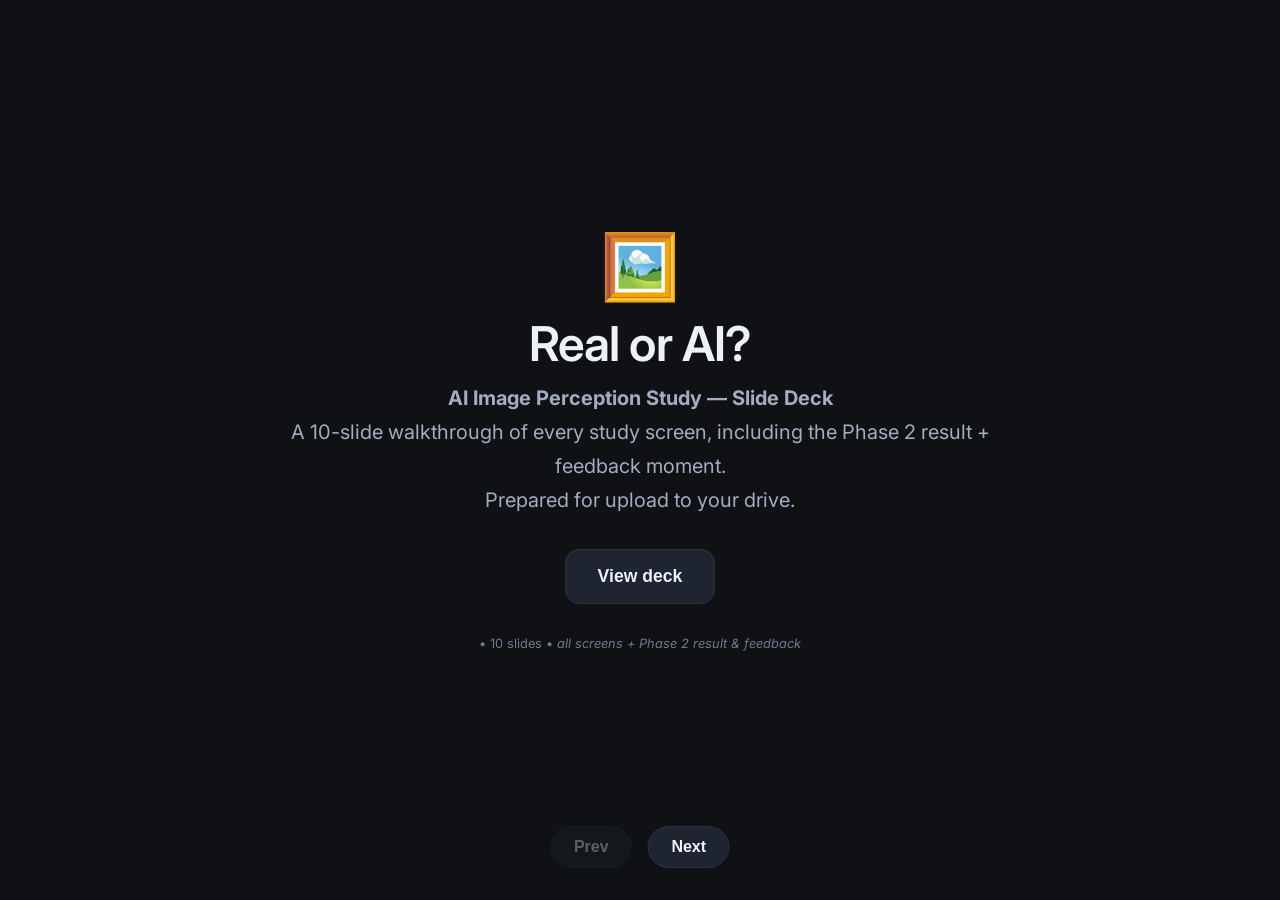
==== deck.html @ 1d844eb5 "Add 10-slide study walkthrough deck with screenshots" ====
<!DOCTYPE html>
<html lang="en">
<head>
  <meta charset="UTF-8">
  <meta name="viewport" content="width=device-width, initial-scale=1">
  <title>Real or AI? - Study Walkthrough</title>
  <style>
    @import url('https://fonts.googleapis.com/css2?family=Inter:wght@300;400;500;600&display=swap');
    :root {
      --bg: #0f1115;
      --bg-elev: #171a21;
      --bg-elev-2: #1f2530;
      --line: #2a3140;
      --text: #eef1f6;
      --text-dim: #a3adbf;
      --text-faint: #6f7a8d;
      --accent: #6ea8fe;
      --radius: 14px;
    }
    html, body { margin: 0; padding: 0; min-height: 100vh; height: 100dvh; background: var(--bg); color: var(--text); font-family: 'Inter', system-ui, sans-serif; display: flex; align-items: center; justify-content: center; overflow: hidden; }
    .deck-container { width: 100%; max-width: 1000px; padding: 2rem; box-sizing: border-box; }
    .slide { position: absolute; inset: 0; opacity: 0; pointer-events: none; transition: opacity 1s ease; display: flex; flex-direction: column; align-items: center; justify-content: center; overflow-y: auto; }
    .slide.active { opacity: 1; pointer-events: auto; position: relative; }
    .slide-content { max-width: 900px; text-align: center; padding: 2rem 1rem; }
    .slide-header { font-size: clamp(2rem, 3vw + 1rem, 3rem); font-weight: 600; margin-bottom: 1rem; color: var(--accent); }
    .slide-subtitle { font-size: clamp(1rem, 2vw, 1.4rem); color: var(--text-dim); margin-bottom: 2rem; line-height: 1.6; }
    .slide-body { font-size: clamp(1rem, 1.5vw, 1.25rem); line-height: 1.7; color: var(--text-dim); max-width: 700px; margin: 0 auto 2rem; }
    .slide-image-box { width: 100%; max-width: 860px; max-height: 60vh; box-shadow: 0 20px 60px rgba(0,0,0,.5); border-radius: var(--radius); overflow: hidden; margin: 1rem 0 1.5rem; background: var(--bg-elev); border: 1px solid var(--line); }
    .slide-image-box img { width: 100%; height: auto; display: block; }
    .slide-caption { font-size: .9rem; color: var(--text-faint); margin-bottom: 2rem; }
    .slide-footer { font-size: .8rem; color: var(--text-faint); margin-bottom: 1rem; }
    .nav { position: fixed; bottom: 2rem; left: 50%; transform: translateX(-50%); display: flex; gap: 1rem; z-index: 10; opacity: 0; transition: opacity .6s ease; pointer-events: none; }
    .nav.show { opacity: 1; pointer-events: auto; }
    .nav button { padding: .7rem 1.4rem; border-radius: 99px; border: 1px solid var(--line); background: var(--bg-elev-2); color: var(--text); font-size: 1rem; font-weight: 600; cursor: pointer; }
    .nav button:hover { background: var(--accent); color: #05070c; border-color: var(--accent); }
    .nav button:disabled { opacity: .35; cursor: not-allowed; }
    .cover-logo { font-size: clamp(2.5rem, 6vw, 4rem); line-height: 1; margin-bottom: 1rem; }
    .cover-title { font-size: clamp(2rem, 5vw, 3rem); font-weight: 600; margin-bottom: .5rem; letter-spacing: -.02em; }
    .cover-sub { font-size: clamp(1rem, 2vw, 1.25rem); color: var(--text-dim); max-width: 700px; text-align: center; margin-bottom: 2rem; line-height: 1.7; }
    .cover-cta { padding: 1rem 2rem; border-radius: var(--radius); border: 1px solid var(--line); background: var(--bg-elev-2); color: var(--text); font-size: 1.1rem; font-weight: 600; cursor: pointer; }
    .cover-cta:hover { background: var(--accent); color: #05070c; }
    .mockup { background: var(--bg-elev); border: 1px solid var(--line); border-radius: var(--radius); padding: 2rem; max-width: 700px; margin: 1rem auto; text-align: left; }
    .mockup h3 { color: var(--accent); margin-bottom: .5rem; }
    .mockup p { color: var(--text-dim); font-size: 1rem; line-height: 1.6; }
    @media (max-width: 48rem) { .deck-container { padding: 1rem; } .slide-image-box { max-height: 40vh; } }
  </style>
</head>
<body class="is-cover">
  <div class="deck-container">

    <div class="slide active" id="slide-1">
      <div class="slide-content">
        <div class="cover-logo">🖼️</div>
        <div class="cover-title">Real or AI?</div>
        <div class="cover-sub">
          <strong>AI Image Perception Study — Slide Deck</strong><br>
          A 10-slide walkthrough of every study screen, including the Phase 2
          result + feedback moment.<br>
          Prepared for upload to your drive.
        </div>
        <button class="cover-cta" id="startDeck">View deck</button>
        <div class="slide-footer" style="margin-top:2rem">• 10 slides • <em>all screens + Phase 2 result & feedback</em></div>
      </div>
    </div>

    <div class="slide" id="slide-2">
      <div class="slide-content">
        <div class="slide-header">Welcome Screen</div>
        <div class="slide-subtitle">Participants first land here.</div>
        <div class="slide-body">The welcome screen introduces the study as “a short study about how people judge digital images.” No mention of AI priming — participants are told only what they need to know to take part.</div>
        <div class="slide-image-box"><img src="deck-shots/01-welcome.png" alt="Welcome screen"></div>
        <div class="slide-caption">Figure 1 — Welcome screen (“Real or AI?”)</div>
        <div class="slide-footer">Slide 2 of 10 — Screen: Welcome</div>
      </div>
    </div>

    <div class="slide" id="slide-3">
      <div class="slide-content">
        <div class="slide-header">Informed Consent Screen</div>
        <div class="slide-subtitle">Two required checkboxes; Continue stays disabled until both are ticked.</div>
        <div class="slide-body">Before any data is collected, participants confirm they are 18+ and that they agree to participate. Placeholder text reserves space for the full IRB Appendix B consent language.</div>
        <div class="slide-image-box"><img src="deck-shots/02-consent.png" alt="Consent screen"></div>
        <div class="slide-caption">Figure 2 — Informed consent screen</div>
        <div class="slide-footer">Slide 3 of 10 — Screen: Consent</div>
      </div>
    </div>

    <div class="slide" id="slide-4">
      <div class="slide-content">
        <div class="slide-header">Demographics Screen</div>
        <div class="slide-subtitle">Six required questions, all radio buttons except age.</div>
        <div class="slide-body">Age (whole number 18–99), gender, education, AI-image exposure frequency, AI-image creation frequency, and confidence telling AI images from photographs. No free-text fields — answers cannot personally identify anyone.</div>
        <div class="slide-image-box"><img src="deck-shots/03-demographics.png" alt="Demographics screen"></div>
        <div class="slide-caption">Figure 3 — Demographics screen</div>
        <div class="slide-footer">Slide 4 of 10 — Screen: Demographics</div>
      </div>
    </div>

    <div class="slide" id="slide-5">
      <div class="slide-content">
        <div class="slide-header">Phase 1 — Baseline</div>
        <div class="slide-subtitle">“Phase 1” — no feedback given.</div>
        <div class="slide-body">Participants judge 20 images on the 4-point scale (Definitely real → Definitely AI). They are told they will <em>not</em> find out whether they were right — this establishes their unprimed baseline accuracy.</div>
        <div class="slide-image-box"><img src="deck-shots/05-phase1-trial.png" alt="Phase 1 trial"></div>
        <div class="slide-caption">Figure 4 — Phase 1 baseline trial</div>
        <div class="slide-footer">Slide 5 of 10 — Screen: Phase 1 intro + trial</div>
      </div>
    </div>

    <div class="slide" id="slide-6">
      <div class="slide-content">
        <div class="slide-header">Phase 2 — Training</div>
        <div class="slide-subtitle">“Phase 2 – you will now receive feedback”</div>
        <div class="slide-body">Participants are told the next set works the same way, “with one difference: after each answer you will be told straight away whether you were right or wrong.” This is the priming block (20 images, AI rate assigned per condition).</div>
        <div class="slide-image-box"><img src="deck-shots/06-phase2-intro.png" alt="Phase 2 intro"></div>
        <div class="slide-caption">Figure 5 — Phase 2 intro screen</div>
        <div class="slide-footer">Slide 6 of 10 — Screen: Phase 2 introduction</div>
      </div>
    </div>

    <div class="slide" id="slide-7">
      <div class="slide-content">
        <div class="slide-header">Phase 2 Trial (judgment)</div>
        <div class="slide-subtitle">Same 4-point judgment, feedback follows each answer.</div>
        <div class="slide-body">The participant sees an image and answers. No color flashing, no full-screen overlay — only neutral text appears on the result area below the image after they respond.</div>
        <div class="slide-image-box"><img src="deck-shots/07-phase2-trial.png" alt="Phase 2 trial"></div>
        <div class="slide-caption">Figure 6 — Phase 2 trial (feedback off until answer)</div>
        <div class="slide-footer">Slide 7 of 10 — Screen: Phase 2 judgment trial</div>
      </div>
    </div>

    <div class="slide" id="slide-8">
      <div class="slide-content">
        <div class="slide-header">Phase 2 — Result + Feedback</div>
        <div class="slide-subtitle">The moment that primes the participant.</div>
        <div class="slide-body">Straight after the answer, a neutral result panel appears: “This image was AI-generated.” or “This image was real.” A Continue button advances to the next image. Self-paced, no timer, no animation — the priming happens through the repeated feedback, not through dramatic color.</div>
        <div class="slide-image-box"><img src="deck-shots/08-phase2-feedback.png" alt="Phase 2 feedback"></div>
        <div class="slide-caption">Figure 7 — Phase 2 result + feedback screen</div>
        <div class="slide-footer">Slide 8 of 10 — Screen: Phase 2 result + feedback</div>
      </div>
    </div>

    <div class="slide" id="slide-9">
      <div class="slide-content">
        <div class="slide-header">Phase 3 — Post-Test</div>
        <div class="slide-subtitle">“Phase 3 – you will no longer receive feedback”</div>
        <div class="slide-body">The final judgment block: 40 images, no feedback — identical in structure to Phase 1 so the only difference between pre- and post-test is what happened during Phase 2 training.</div>
        <div class="mockup">
          <h3>Phase 3 – you will no longer receive feedback</h3>
          <p>Last block: 40 more images, same task. The feedback is switched off again, so you will not find out whether you were right. Keep answering on first impression.</p>
        </div>
        <div class="slide-caption">Figure 8 — Phase 3 introduction (app-styled card)</div>
        <div class="slide-footer">Slide 9 of 10 — Screen: Phase 3 introduction</div>
      </div>
    </div>

    <div class="slide" id="slide-10">
      <div class="slide-content">
        <div class="slide-header">Debrief Screen</div>
        <div class="slide-subtitle">The full reveal.</div>
        <div class="slide-body">At the end, participants learn the study’s real purpose: whether brief feedback training shifts how readily someone calls an image “AI” — and whether that makes them worse, not better. They see their own scores per block, a completion code, and options to download (JSON/CSV) or delete their data. Nothing leaves the browser unless they choose.</div>
        <div class="mockup">
          <h3>You're all done</h3>
          <p>Your responses have been recorded. Here is what the study was actually about. The middle blocks were the manipulation: the proportion of AI-generated images was set to 20%, 50%, or 80% without telling you.</p>
        </div>
        <div class="slide-caption">Figure 9 — Debrief screen (app-styled card)</div>
        <div class="slide-footer">Slide 10 of 10 — Screen: Debrief</div>
      </div>
    </div>

    <div class="nav" id="nav">
      <button id="prevBtn" disabled>Prev</button>
      <button id="nextBtn">Next</button>
    </div>
  </div>

  <script>
    (function () {
      var slides = document.querySelectorAll('.slide');
      var current = 0;
      function show(index) {
        slides.forEach(function (s, i) { s.classList.toggle('active', i === index); });
        current = index;
        var nav = document.getElementById('nav');
        var prev = document.getElementById('prevBtn');
        var next = document.getElementById('nextBtn');
        if (!nav) return;
        prev.disabled = index === 0;
        next.disabled = index === slides.length - 1;
        if (index === slides.length - 1) { nav.classList.remove('show'); document.body.classList.remove('is-cover'); }
        else { nav.classList.add('show'); }
      }
      document.getElementById('startDeck').addEventListener('click', function () {
        document.body.classList.remove('is-cover');
        slides[0].classList.remove('active');
        slides[1].classList.add('active');
        current = 1;
        document.getElementById('nav').classList.add('show');
        document.getElementById('prevBtn').disabled = true;
      });
      document.getElementById('nextBtn').addEventListener('click', function () { if (current < slides.length - 1) show(current + 1); });
      document.getElementById('prevBtn').addEventListener('click', function () { if (current > 0) show(current - 1); });
      document.addEventListener('keydown', function (e) {
        if (e.key === 'ArrowRight' || e.key === ' ') { e.preventDefault(); if (current < slides.length - 1) show(current + 1); }
        else if (e.key === 'ArrowLeft') { e.preventDefault(); if (current > 0) show(current - 1); }
      });
      show(0);
    })();
  </script>
</body>
</html>
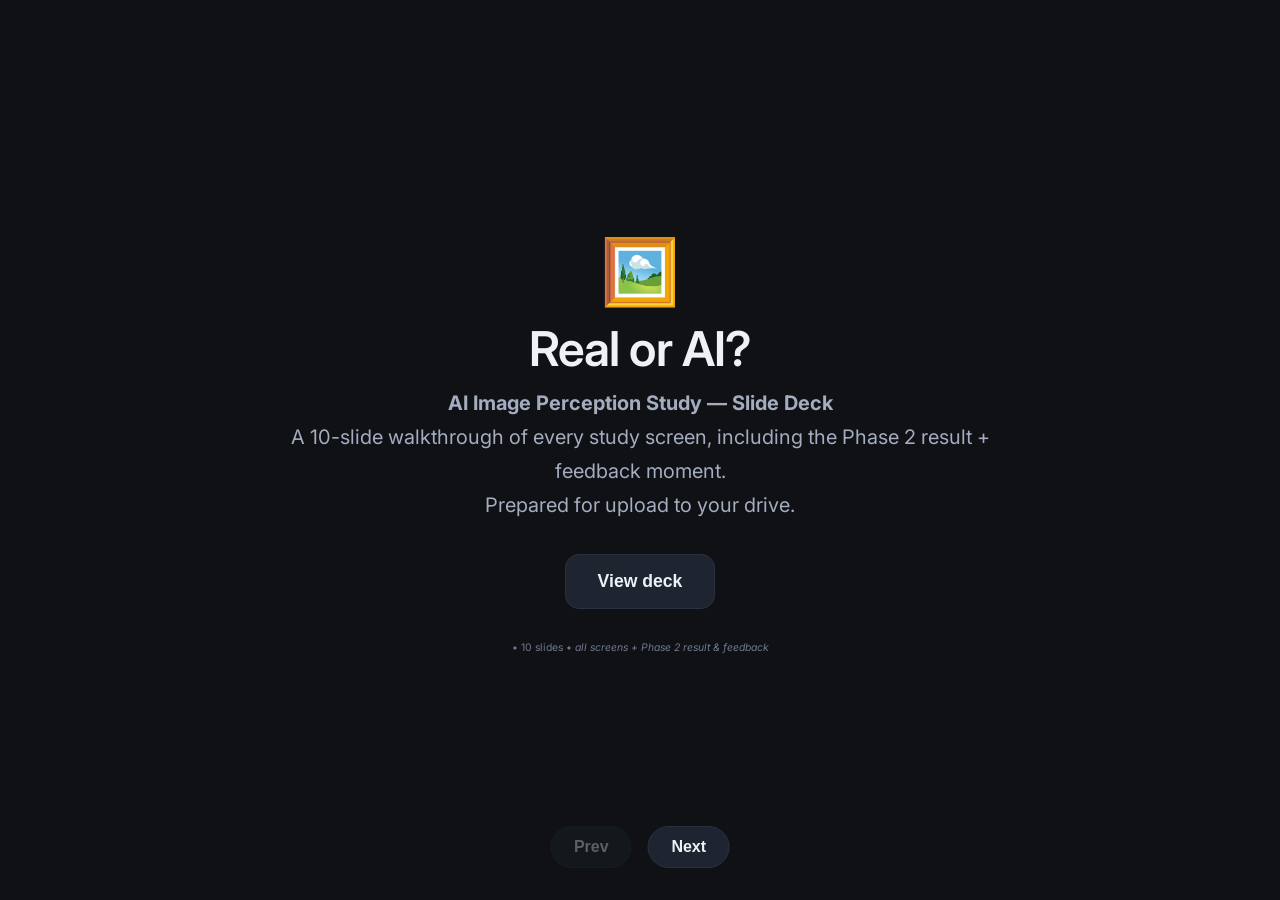
==== commit ee661cef: "Enlarge screenshots, shrink surrounding text" ====
--- a/deck.html
+++ b/deck.html
@@ -25,10 +25,13 @@
     .slide-header { font-size: clamp(2rem, 3vw + 1rem, 3rem); font-weight: 600; margin-bottom: 1rem; color: var(--accent); }
     .slide-subtitle { font-size: clamp(1rem, 2vw, 1.4rem); color: var(--text-dim); margin-bottom: 2rem; line-height: 1.6; }
     .slide-body { font-size: clamp(1rem, 1.5vw, 1.25rem); line-height: 1.7; color: var(--text-dim); max-width: 700px; margin: 0 auto 2rem; }
-    .slide-image-box { width: 100%; max-width: 860px; max-height: 60vh; box-shadow: 0 20px 60px rgba(0,0,0,.5); border-radius: var(--radius); overflow: hidden; margin: 1rem 0 1.5rem; background: var(--bg-elev); border: 1px solid var(--line); }
+    .slide-image-box { width: 92%; max-width: 960px; max-height: 72vh; box-shadow: 0 24px 70px rgba(0,0,0,.6); border-radius: var(--radius); overflow: hidden; margin: .5rem auto 1rem; background: var(--bg-elev); border: 1px solid var(--line); }
     .slide-image-box img { width: 100%; height: auto; display: block; }
-    .slide-caption { font-size: .9rem; color: var(--text-faint); margin-bottom: 2rem; }
-    .slide-footer { font-size: .8rem; color: var(--text-faint); margin-bottom: 1rem; }
+    .slide-caption { font-size: .7rem; color: var(--text-faint); margin-bottom: .6rem; }
+    .slide-footer { font-size: .65rem; color: var(--text-faint); margin-bottom: .5rem; }
+    .slide-subtitle { font-size: clamp(.85rem, 1.3vw, 1.05rem); color: var(--text-dim); margin-bottom: .8rem; line-height: 1.4; }
+    .slide-header { font-size: clamp(1.4rem, 2vw + .6rem, 2rem); font-weight: 600; margin-bottom: .5rem; color: var(--accent); }
+    .slide-body { font-size: clamp(.85rem, 1.1vw, 1rem); line-height: 1.5; color: var(--text-dim); max-width: 760px; margin: 0 auto .8rem; }
     .nav { position: fixed; bottom: 2rem; left: 50%; transform: translateX(-50%); display: flex; gap: 1rem; z-index: 10; opacity: 0; transition: opacity .6s ease; pointer-events: none; }
     .nav.show { opacity: 1; pointer-events: auto; }
     .nav button { padding: .7rem 1.4rem; border-radius: 99px; border: 1px solid var(--line); background: var(--bg-elev-2); color: var(--text); font-size: 1rem; font-weight: 600; cursor: pointer; }
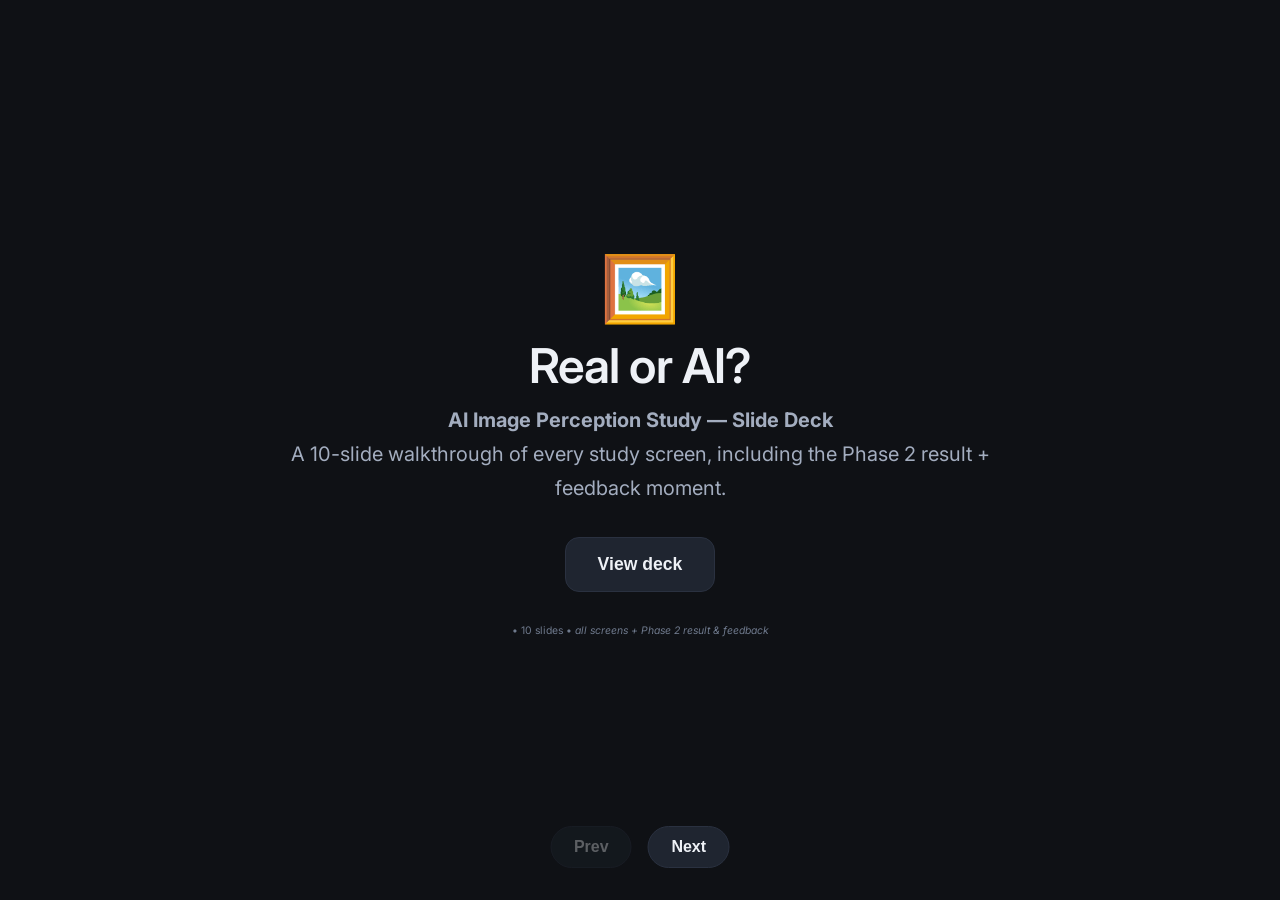
==== commit acb5f9b3: "Restore deck.html with full-page debrief screenshot" ====
--- a/deck.html
+++ b/deck.html
@@ -6,32 +6,19 @@
   <title>Real or AI? - Study Walkthrough</title>
   <style>
     @import url('https://fonts.googleapis.com/css2?family=Inter:wght@300;400;500;600&display=swap');
-    :root {
-      --bg: #0f1115;
-      --bg-elev: #171a21;
-      --bg-elev-2: #1f2530;
-      --line: #2a3140;
-      --text: #eef1f6;
-      --text-dim: #a3adbf;
-      --text-faint: #6f7a8d;
-      --accent: #6ea8fe;
-      --radius: 14px;
-    }
+    :root { --bg: #0f1115; --bg-elev: #171a21; --bg-elev-2: #1f2530; --line: #2a3140; --text: #eef1f6; --text-dim: #a3adbf; --text-faint: #6f7a8d; --accent: #6ea8fe; --radius: 14px; }
     html, body { margin: 0; padding: 0; min-height: 100vh; height: 100dvh; background: var(--bg); color: var(--text); font-family: 'Inter', system-ui, sans-serif; display: flex; align-items: center; justify-content: center; overflow: hidden; }
     .deck-container { width: 100%; max-width: 1000px; padding: 2rem; box-sizing: border-box; }
     .slide { position: absolute; inset: 0; opacity: 0; pointer-events: none; transition: opacity 1s ease; display: flex; flex-direction: column; align-items: center; justify-content: center; overflow-y: auto; }
     .slide.active { opacity: 1; pointer-events: auto; position: relative; }
     .slide-content { max-width: 900px; text-align: center; padding: 2rem 1rem; }
-    .slide-header { font-size: clamp(2rem, 3vw + 1rem, 3rem); font-weight: 600; margin-bottom: 1rem; color: var(--accent); }
-    .slide-subtitle { font-size: clamp(1rem, 2vw, 1.4rem); color: var(--text-dim); margin-bottom: 2rem; line-height: 1.6; }
-    .slide-body { font-size: clamp(1rem, 1.5vw, 1.25rem); line-height: 1.7; color: var(--text-dim); max-width: 700px; margin: 0 auto 2rem; }
+    .slide-header { font-size: clamp(1.4rem, 2vw + .6rem, 2rem); font-weight: 600; margin-bottom: .5rem; color: var(--accent); }
+    .slide-subtitle { font-size: clamp(.85rem, 1.3vw, 1.05rem); color: var(--text-dim); margin-bottom: .8rem; line-height: 1.4; }
+    .slide-body { font-size: clamp(.85rem, 1.1vw, 1rem); line-height: 1.5; color: var(--text-dim); max-width: 760px; margin: 0 auto .8rem; }
     .slide-image-box { width: 92%; max-width: 960px; max-height: 72vh; box-shadow: 0 24px 70px rgba(0,0,0,.6); border-radius: var(--radius); overflow: hidden; margin: .5rem auto 1rem; background: var(--bg-elev); border: 1px solid var(--line); }
     .slide-image-box img { width: 100%; height: auto; display: block; }
     .slide-caption { font-size: .7rem; color: var(--text-faint); margin-bottom: .6rem; }
     .slide-footer { font-size: .65rem; color: var(--text-faint); margin-bottom: .5rem; }
-    .slide-subtitle { font-size: clamp(.85rem, 1.3vw, 1.05rem); color: var(--text-dim); margin-bottom: .8rem; line-height: 1.4; }
-    .slide-header { font-size: clamp(1.4rem, 2vw + .6rem, 2rem); font-weight: 600; margin-bottom: .5rem; color: var(--accent); }
-    .slide-body { font-size: clamp(.85rem, 1.1vw, 1rem); line-height: 1.5; color: var(--text-dim); max-width: 760px; margin: 0 auto .8rem; }
     .nav { position: fixed; bottom: 2rem; left: 50%; transform: translateX(-50%); display: flex; gap: 1rem; z-index: 10; opacity: 0; transition: opacity .6s ease; pointer-events: none; }
     .nav.show { opacity: 1; pointer-events: auto; }
     .nav button { padding: .7rem 1.4rem; border-radius: 99px; border: 1px solid var(--line); background: var(--bg-elev-2); color: var(--text); font-size: 1rem; font-weight: 600; cursor: pointer; }
@@ -42,141 +29,113 @@
     .cover-sub { font-size: clamp(1rem, 2vw, 1.25rem); color: var(--text-dim); max-width: 700px; text-align: center; margin-bottom: 2rem; line-height: 1.7; }
     .cover-cta { padding: 1rem 2rem; border-radius: var(--radius); border: 1px solid var(--line); background: var(--bg-elev-2); color: var(--text); font-size: 1.1rem; font-weight: 600; cursor: pointer; }
     .cover-cta:hover { background: var(--accent); color: #05070c; }
-    .mockup { background: var(--bg-elev); border: 1px solid var(--line); border-radius: var(--radius); padding: 2rem; max-width: 700px; margin: 1rem auto; text-align: left; }
-    .mockup h3 { color: var(--accent); margin-bottom: .5rem; }
-    .mockup p { color: var(--text-dim); font-size: 1rem; line-height: 1.6; }
     @media (max-width: 48rem) { .deck-container { padding: 1rem; } .slide-image-box { max-height: 40vh; } }
   </style>
 </head>
 <body class="is-cover">
   <div class="deck-container">
-
     <div class="slide active" id="slide-1">
       <div class="slide-content">
         <div class="cover-logo">🖼️</div>
         <div class="cover-title">Real or AI?</div>
-        <div class="cover-sub">
-          <strong>AI Image Perception Study — Slide Deck</strong><br>
-          A 10-slide walkthrough of every study screen, including the Phase 2
-          result + feedback moment.<br>
-          Prepared for upload to your drive.
-        </div>
+        <div class="cover-sub"><strong>AI Image Perception Study — Slide Deck</strong><br>A 10-slide walkthrough of every study screen, including the Phase 2 result + feedback moment.</div>
         <button class="cover-cta" id="startDeck">View deck</button>
         <div class="slide-footer" style="margin-top:2rem">• 10 slides • <em>all screens + Phase 2 result & feedback</em></div>
       </div>
     </div>
-
     <div class="slide" id="slide-2">
       <div class="slide-content">
         <div class="slide-header">Welcome Screen</div>
         <div class="slide-subtitle">Participants first land here.</div>
-        <div class="slide-body">The welcome screen introduces the study as “a short study about how people judge digital images.” No mention of AI priming — participants are told only what they need to know to take part.</div>
+        <div class="slide-body">The welcome screen introduces the study as “a short study about how people judge digital images.” No mention of AI priming.</div>
         <div class="slide-image-box"><img src="deck-shots/01-welcome.png" alt="Welcome screen"></div>
         <div class="slide-caption">Figure 1 — Welcome screen (“Real or AI?”)</div>
         <div class="slide-footer">Slide 2 of 10 — Screen: Welcome</div>
       </div>
     </div>
-
     <div class="slide" id="slide-3">
       <div class="slide-content">
         <div class="slide-header">Informed Consent Screen</div>
         <div class="slide-subtitle">Two required checkboxes; Continue stays disabled until both are ticked.</div>
-        <div class="slide-body">Before any data is collected, participants confirm they are 18+ and that they agree to participate. Placeholder text reserves space for the full IRB Appendix B consent language.</div>
+        <div class="slide-body">Before any data is collected, participants confirm they are 18+ and agree to participate.</div>
         <div class="slide-image-box"><img src="deck-shots/02-consent.png" alt="Consent screen"></div>
         <div class="slide-caption">Figure 2 — Informed consent screen</div>
         <div class="slide-footer">Slide 3 of 10 — Screen: Consent</div>
       </div>
     </div>
-
     <div class="slide" id="slide-4">
       <div class="slide-content">
         <div class="slide-header">Demographics Screen</div>
         <div class="slide-subtitle">Six required questions, all radio buttons except age.</div>
-        <div class="slide-body">Age (whole number 18–99), gender, education, AI-image exposure frequency, AI-image creation frequency, and confidence telling AI images from photographs. No free-text fields — answers cannot personally identify anyone.</div>
+        <div class="slide-body">Age (18–99), gender, education, AI-image exposure, AI-image creation, and confidence. No free-text fields.</div>
         <div class="slide-image-box"><img src="deck-shots/03-demographics.png" alt="Demographics screen"></div>
         <div class="slide-caption">Figure 3 — Demographics screen</div>
         <div class="slide-footer">Slide 4 of 10 — Screen: Demographics</div>
       </div>
     </div>
-
     <div class="slide" id="slide-5">
       <div class="slide-content">
         <div class="slide-header">Phase 1 — Baseline</div>
         <div class="slide-subtitle">“Phase 1” — no feedback given.</div>
-        <div class="slide-body">Participants judge 20 images on the 4-point scale (Definitely real → Definitely AI). They are told they will <em>not</em> find out whether they were right — this establishes their unprimed baseline accuracy.</div>
+        <div class="slide-body">Participants judge 20 images on the 4-point scale. They are told they will not find out whether they were right.</div>
         <div class="slide-image-box"><img src="deck-shots/05-phase1-trial.png" alt="Phase 1 trial"></div>
         <div class="slide-caption">Figure 4 — Phase 1 baseline trial</div>
-        <div class="slide-footer">Slide 5 of 10 — Screen: Phase 1 intro + trial</div>
+        <div class="slide-footer">Slide 5 of 10 — Screen: Phase 1</div>
       </div>
     </div>
-
     <div class="slide" id="slide-6">
       <div class="slide-content">
         <div class="slide-header">Phase 2 — Training</div>
         <div class="slide-subtitle">“Phase 2 – you will now receive feedback”</div>
-        <div class="slide-body">Participants are told the next set works the same way, “with one difference: after each answer you will be told straight away whether you were right or wrong.” This is the priming block (20 images, AI rate assigned per condition).</div>
+        <div class="slide-body">The priming block: 20 images, feedback after each answer. AI rate assigned per condition (20/50/80%).</div>
         <div class="slide-image-box"><img src="deck-shots/06-phase2-intro.png" alt="Phase 2 intro"></div>
         <div class="slide-caption">Figure 5 — Phase 2 intro screen</div>
         <div class="slide-footer">Slide 6 of 10 — Screen: Phase 2 introduction</div>
       </div>
     </div>
-
     <div class="slide" id="slide-7">
       <div class="slide-content">
         <div class="slide-header">Phase 2 Trial (judgment)</div>
         <div class="slide-subtitle">Same 4-point judgment, feedback follows each answer.</div>
-        <div class="slide-body">The participant sees an image and answers. No color flashing, no full-screen overlay — only neutral text appears on the result area below the image after they respond.</div>
+        <div class="slide-body">No color flashing — only neutral text appears on the result area below the image after responding.</div>
         <div class="slide-image-box"><img src="deck-shots/07-phase2-trial.png" alt="Phase 2 trial"></div>
-        <div class="slide-caption">Figure 6 — Phase 2 trial (feedback off until answer)</div>
+        <div class="slide-caption">Figure 6 — Phase 2 trial</div>
         <div class="slide-footer">Slide 7 of 10 — Screen: Phase 2 judgment trial</div>
       </div>
     </div>
-
     <div class="slide" id="slide-8">
       <div class="slide-content">
         <div class="slide-header">Phase 2 — Result + Feedback</div>
         <div class="slide-subtitle">The moment that primes the participant.</div>
-        <div class="slide-body">Straight after the answer, a neutral result panel appears: “This image was AI-generated.” or “This image was real.” A Continue button advances to the next image. Self-paced, no timer, no animation — the priming happens through the repeated feedback, not through dramatic color.</div>
+        <div class="slide-body">“This image was AI-generated.” or “This image was real.” Self-paced, no timer, no animation.</div>
         <div class="slide-image-box"><img src="deck-shots/08-phase2-feedback.png" alt="Phase 2 feedback"></div>
         <div class="slide-caption">Figure 7 — Phase 2 result + feedback screen</div>
         <div class="slide-footer">Slide 8 of 10 — Screen: Phase 2 result + feedback</div>
       </div>
     </div>
-
     <div class="slide" id="slide-9">
       <div class="slide-content">
         <div class="slide-header">Phase 3 — Post-Test</div>
         <div class="slide-subtitle">“Phase 3 – you will no longer receive feedback”</div>
-        <div class="slide-body">The final judgment block: 40 images, no feedback — identical in structure to Phase 1 so the only difference between pre- and post-test is what happened during Phase 2 training.</div>
-        <div class="mockup">
-          <h3>Phase 3 – you will no longer receive feedback</h3>
-          <p>Last block: 40 more images, same task. The feedback is switched off again, so you will not find out whether you were right. Keep answering on first impression.</p>
-        </div>
-        <div class="slide-caption">Figure 8 — Phase 3 introduction (app-styled card)</div>
+        <div class="slide-body">40 images, no feedback — identical structure to Phase 1. Only difference is what happened in Phase 2.</div>
         <div class="slide-footer">Slide 9 of 10 — Screen: Phase 3 introduction</div>
       </div>
     </div>
-
     <div class="slide" id="slide-10">
       <div class="slide-content">
         <div class="slide-header">Debrief Screen</div>
-        <div class="slide-subtitle">The full reveal.</div>
-        <div class="slide-body">At the end, participants learn the study’s real purpose: whether brief feedback training shifts how readily someone calls an image “AI” — and whether that makes them worse, not better. They see their own scores per block, a completion code, and options to download (JSON/CSV) or delete their data. Nothing leaves the browser unless they choose.</div>
-        <div class="mockup">
-          <h3>You're all done</h3>
-          <p>Your responses have been recorded. Here is what the study was actually about. The middle blocks were the manipulation: the proportion of AI-generated images was set to 20%, 50%, or 80% without telling you.</p>
-        </div>
-        <div class="slide-caption">Figure 9 — Debrief screen (app-styled card)</div>
+        <div class="slide-subtitle">The full reveal — entire page below.</div>
+        <div class="slide-body">Participants learn the study’s real purpose, see their scores, get a completion code, and can download or delete their data.</div>
+        <div class="slide-image-box" style="max-height: 78vh; overflow-y: auto;"><img src="deck-shots/11-debrief.png" alt="Debrief screen"></div>
+        <div class="slide-caption">Figure 8 — Debrief screen (full page, scrollable)</div>
         <div class="slide-footer">Slide 10 of 10 — Screen: Debrief</div>
       </div>
     </div>
-
     <div class="nav" id="nav">
       <button id="prevBtn" disabled>Prev</button>
       <button id="nextBtn">Next</button>
     </div>
   </div>
-
   <script>
     (function () {
       var slides = document.querySelectorAll('.slide');
